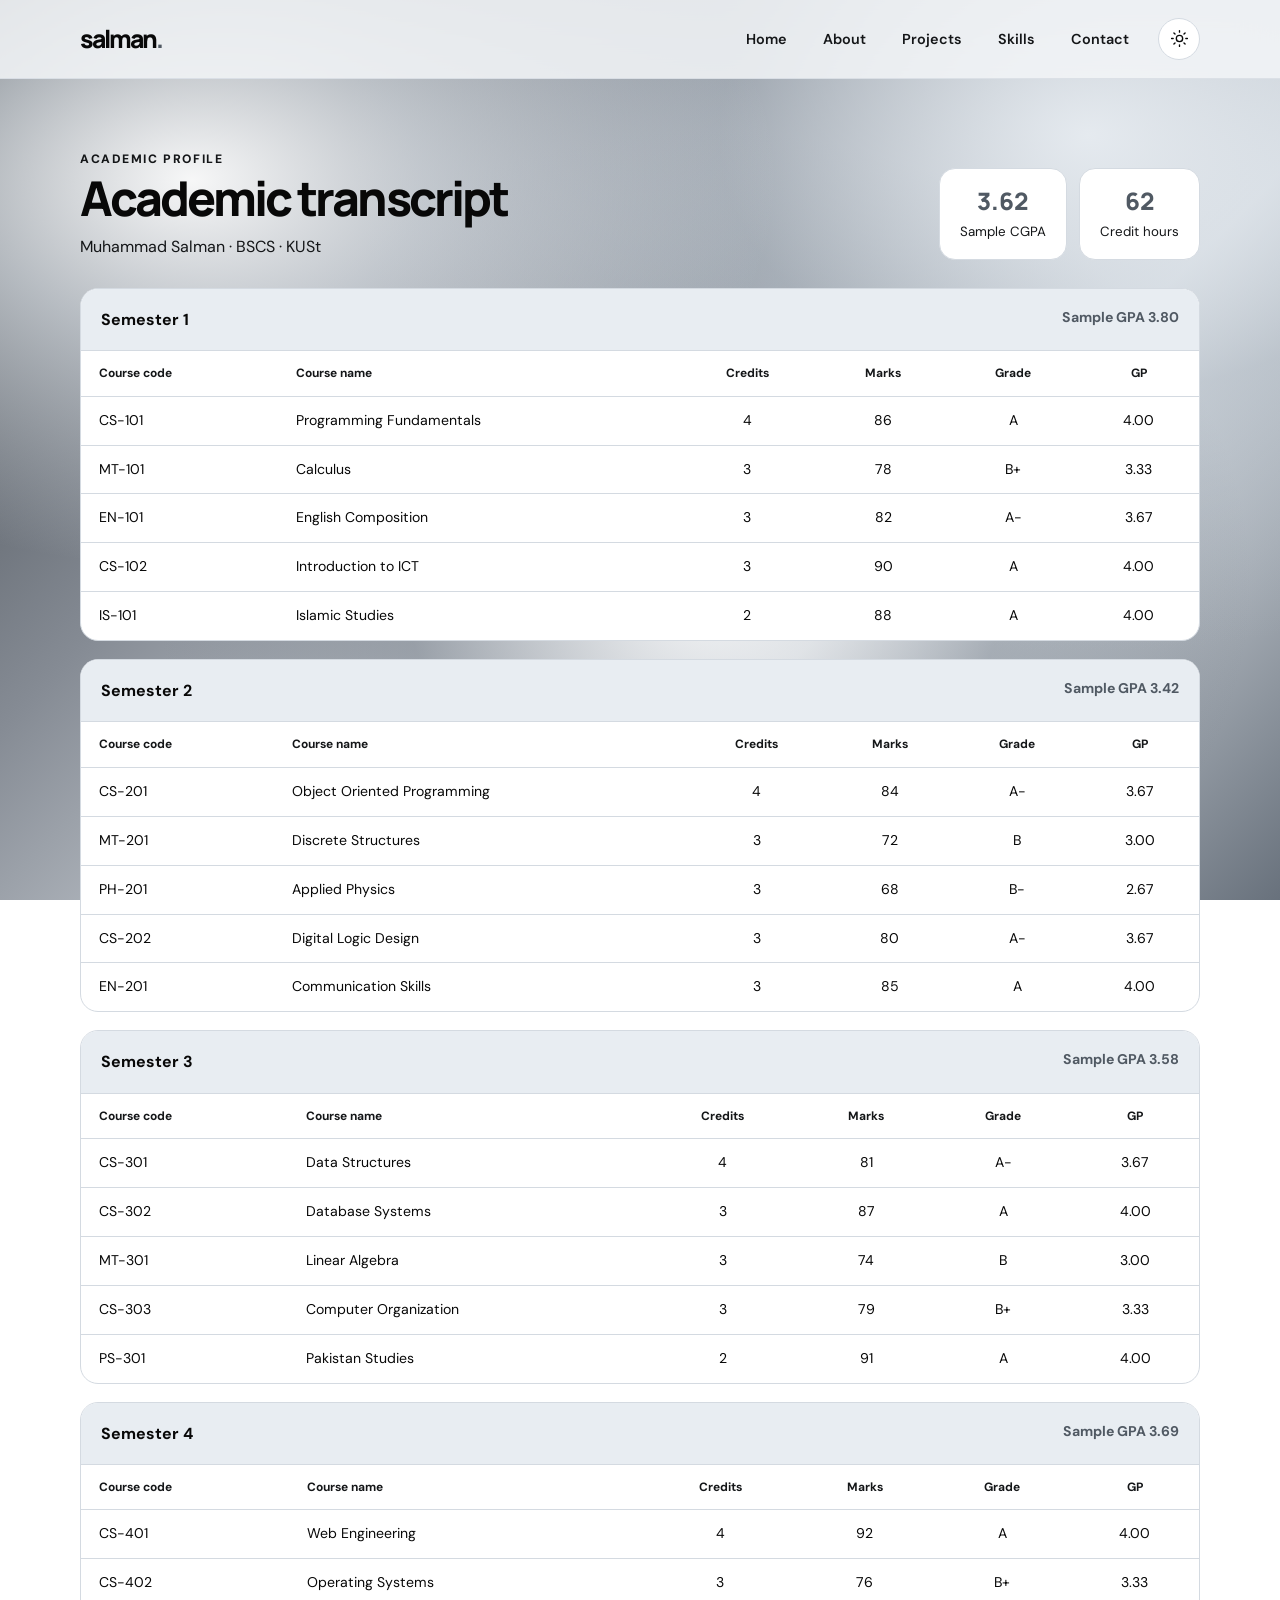
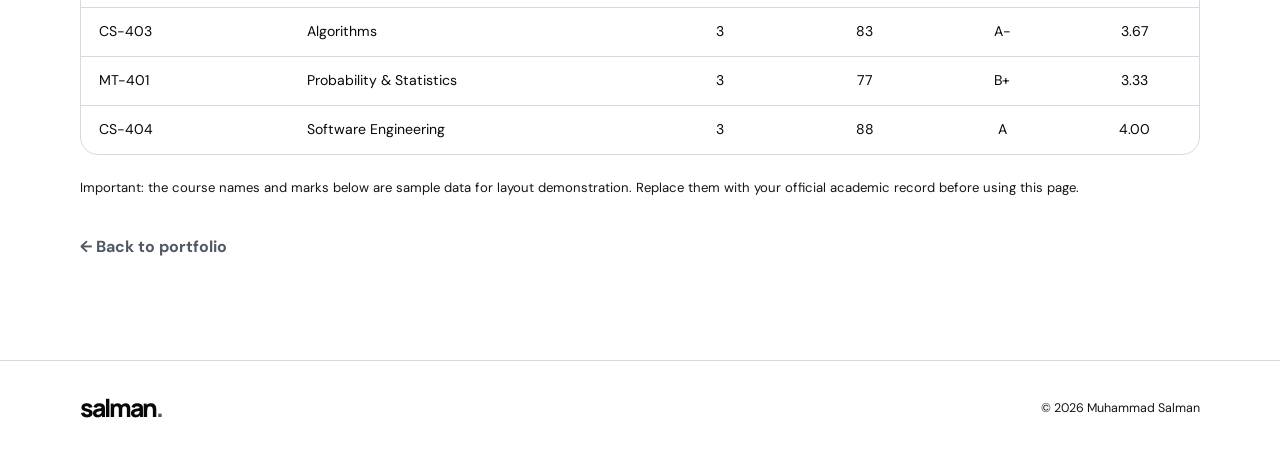
==== transcript.html @ 9e06f3be "protfolio Updated version added" ====
<!doctype html>
<html lang="en" data-theme="light">
<head>
  <meta charset="utf-8"><meta name="viewport" content="width=device-width, initial-scale=1">
  <title>Academic Transcript | Muhammad Salman</title>
  <link rel="preconnect" href="https://fonts.googleapis.com"><link rel="preconnect" href="https://fonts.gstatic.com" crossorigin>
  <link href="https://fonts.googleapis.com/css2?family=DM+Sans:wght@400;500;600;700&family=Manrope:wght@400;500;600;700;800&display=swap" rel="stylesheet">
  <link rel="stylesheet" href="css/style.css"><link rel="stylesheet" href="css/responsive.css">
  <script>try{document.documentElement.dataset.theme=localStorage.getItem("salman-portfolio-theme")||"light"}catch(_){document.documentElement.dataset.theme="light"}</script>
  <style>
    .transcript-main{padding-block:70px 100px}.transcript-top{display:flex;justify-content:space-between;align-items:end;gap:24px;margin-bottom:28px}.transcript-top h1{font:800 clamp(2rem,4vw,3rem)/1.15 var(--font-heading);letter-spacing:-.06em;margin:0 0 8px}.transcript-top p{margin:0;color:var(--text-soft)}.transcript-stats{display:flex;gap:12px}.transcript-stat{min-width:110px;padding:15px 20px;text-align:center;background:var(--surface);border:1px solid var(--border);border-radius:16px}.transcript-stat b{display:block;font:800 1.5rem var(--font-heading);color:var(--blue-deep)}.transcript-stat small{color:var(--text-soft)}.semester-card{margin-top:18px;overflow:hidden;border:1px solid var(--border);border-radius:18px;background:var(--surface)}.semester-card h2{display:flex;justify-content:space-between;gap:15px;margin:0;padding:17px 20px;background:var(--surface-soft);font-size:1rem}.semester-card h2 span{color:var(--blue-deep);font-size:.88rem}.table-wrap{overflow-x:auto}table{width:100%;min-width:620px;border-collapse:collapse;font-size:.88rem}th,td{padding:12px 18px;text-align:left;border-top:1px solid var(--border)}th{color:var(--text-soft);font-size:.75rem;font-weight:700}td:nth-child(n+3),th:nth-child(n+3){text-align:center}tbody tr:hover{background:color-mix(in srgb,var(--blue-pale) 35%,transparent)}.transcript-note{margin:22px 0;color:var(--text-soft);font-size:.82rem}.back-link{display:inline-flex;margin-top:12px;color:var(--blue-deep);font-weight:700}
    @media(max-width:700px){.transcript-top{align-items:start;flex-direction:column}.transcript-stats{width:100%}.transcript-stat{flex:1}}
  </style>
</head>
<body>
<header class="site-header"><nav class="navbar container" aria-label="Main navigation"><a class="brand" href="index.html">salman<span>.</span></a><button class="menu-toggle" id="menuToggle" aria-label="Open navigation menu" aria-expanded="false" aria-controls="navLinks"><span></span><span></span><span></span></button><ul class="nav-links" id="navLinks"><li><a class="nav-link" href="index.html#home">Home</a></li><li><a class="nav-link" href="index.html#about">About</a></li><li><a class="nav-link" href="index.html#projects">Projects</a></li><li><a class="nav-link" href="index.html#skills">Skills</a></li><li><a class="nav-link" href="index.html#contact">Contact</a></li><li><button class="theme-toggle" id="themeToggle" type="button" aria-label="Switch to dark mode" title="Switch theme"><svg class="sun-icon" viewBox="0 0 24 24" aria-hidden="true"><circle cx="12" cy="12" r="4"></circle><path d="M12 2v2m0 16v2M4.93 4.93l1.42 1.42m11.3 11.3 1.42 1.42M2 12h2m16 0h2M4.93 19.07l1.42-1.42m11.3-11.3 1.42-1.42"></path></svg><svg class="moon-icon" viewBox="0 0 24 24" aria-hidden="true"><path d="M20.2 15.3A8.5 8.5 0 0 1 8.7 3.8 8.6 8.6 0 1 0 20.2 15.3Z"></path></svg></button></li></ul></nav></header>
<main class="container transcript-main">
  <div class="transcript-top"><div><p class="section-kicker">Academic profile</p><h1>Academic transcript</h1><p>Muhammad Salman · BSCS · KUSt</p></div><div class="transcript-stats"><div class="transcript-stat"><b id="cgpa">—</b><small>Sample CGPA</small></div><div class="transcript-stat"><b id="credits">—</b><small>Credit hours</small></div></div></div>
  <div id="transcriptOutput"></div>
  <p class="transcript-note">Important: the course names and marks below are sample data for layout demonstration. Replace them with your official academic record before using this page.</p>
  <a class="back-link" href="index.html#about">← Back to portfolio</a>
</main>
<footer class="site-footer"><div class="container footer-inner"><a class="brand" href="index.html">salman<span>.</span></a><p>© <span id="year"></span> Muhammad Salman</p></div></footer>
<script src="js/script.js"></script>
<script>
const semesters = [
 {name:"Semester 1",courses:[["CS-101","Programming Fundamentals",4,86],["MT-101","Calculus",3,78],["EN-101","English Composition",3,82],["CS-102","Introduction to ICT",3,90],["IS-101","Islamic Studies",2,88]]},
 {name:"Semester 2",courses:[["CS-201","Object Oriented Programming",4,84],["MT-201","Discrete Structures",3,72],["PH-201","Applied Physics",3,68],["CS-202","Digital Logic Design",3,80],["EN-201","Communication Skills",3,85]]},
 {name:"Semester 3",courses:[["CS-301","Data Structures",4,81],["CS-302","Database Systems",3,87],["MT-301","Linear Algebra",3,74],["CS-303","Computer Organization",3,79],["PS-301","Pakistan Studies",2,91]]},
 {name:"Semester 4",courses:[["CS-401","Web Engineering",4,92],["CS-402","Operating Systems",3,76],["CS-403","Algorithms",3,83],["MT-401","Probability & Statistics",3,77],["CS-404","Software Engineering",3,88]]}
];
function gradeFor(mark){return mark>=85?["A",4]:mark>=80?["A-",3.67]:mark>=75?["B+",3.33]:mark>=70?["B",3]:mark>=65?["B-",2.67]:mark>=60?["C+",2.33]:mark>=55?["C",2]:mark>=50?["D",1]:["F",0]}
let totalPoints=0,totalCredits=0;
document.getElementById("transcriptOutput").innerHTML=semesters.map(semester=>{
 let points=0,credits=0;
 const rows=semester.courses.map(course=>{const [code,name,hours,marks]=course;const [grade,gp]=gradeFor(marks);points+=gp*hours;credits+=hours;return `<tr><td>${code}</td><td>${name}</td><td>${hours}</td><td>${marks}</td><td>${grade}</td><td>${gp.toFixed(2)}</td></tr>`}).join("");
 totalPoints+=points;totalCredits+=credits;
 return `<section class="semester-card"><h2>${semester.name}<span>Sample GPA ${(points/credits).toFixed(2)}</span></h2><div class="table-wrap"><table><thead><tr><th>Course code</th><th>Course name</th><th>Credits</th><th>Marks</th><th>Grade</th><th>GP</th></tr></thead><tbody>${rows}</tbody></table></div></section>`;
}).join("");
document.getElementById("cgpa").textContent=(totalPoints/totalCredits).toFixed(2);
document.getElementById("credits").textContent=totalCredits;
</script>
</body>
</html>
---- css/style.css ----
/* Centralized design tokens: Grey Clouds + Bright Edges theme */
:root {
  color-scheme: light;
  --font-body: "DM Sans", sans-serif;
  --font-heading: "Manrope", sans-serif;
  --cloud-dark: #343a40;
  --cloud-silver: #858b94;
  --cloud-bright: #e8edf2;
  --sky-blue: #b7c9d9;
  --bg: #f3f5f7;
  --surface: #ffffff;
  --surface-soft: #e8edf2;
  --text: #080808;
  --text-soft: #141618;
  --border: #d4dae1;
  --blue: #858b94;
  --blue-deep: #505963;
  --blue-pale: #787a7b;
  --lavender: #cbd2da;
  --pink: #d9dee4;
  --mint: #c8d4de;
  --shadow: 0 14px 40px rgba(52, 58, 64, 0.09);
  --shadow-hover: 0 20px 48px rgba(52, 58, 64, 0.17);
  --header-bg: rgba(243, 245, 247, 0.86);
  --radius: 22px;
  --radius-small: 14px;
  --container: 1120px;
}
:root[data-theme="dark"] {
  color-scheme: dark;
  --bg: #202327;
  --surface: #2b3036;
  --surface-soft: #343a40;
  --text: #f3f5f7;
  /* --text-soft: #b7c0ca; */
  --text-soft: #d2d5d9;
  --border: #454d56;
  --blue: #b7c9d9;
  --blue-deep: #e8edf2;
  --blue-pale: #454d56;
  --lavender: #505963;
  --pink: #555b63;
  --mint: #3e4b55;
  --shadow: 0 14px 40px rgba(0, 0, 0, 0.22);
  --shadow-hover: 0 20px 48px rgba(0, 0, 0, 0.34);
  --header-bg: rgba(32, 35, 39, 0.88);
}
* {
  box-sizing: border-box;
}
html {
  scroll-behavior: smooth;
  scroll-padding-top: 92px;
}
body {
  margin: 0;
  /* background: var(--bg); */
  color: var(--text);
  font-family: var(--font-body);
  line-height: 1.7;
  transition:
    background 0.3s ease,
    color 0.3s ease;
}

body {
  background:
    radial-gradient(
      ellipse at 15% 20%,
      rgba(255, 255, 255, 0.95) 0%,
      rgba(232, 237, 242, 0.65) 15%,
      transparent 38%
    ),
    radial-gradient(
      ellipse at 85% 15%,
      rgba(232, 237, 242, 0.9) 0%,
      rgba(174, 184, 194, 0.45) 24%,
      transparent 48%
    ),
    radial-gradient(
      ellipse at 55% 65%,
      rgba(255, 255, 255, 0.8) 0%,
      rgba(104, 113, 124, 0.35) 30%,
      transparent 55%
    ),
    linear-gradient(135deg, #343a40, #858b94, #e8edf2, #68717c);

  background-attachment: fixed;
  background-size: cover;
}

body,
button,
input,
textarea {
  font-family: var(--font-body);
}
a {
  color: inherit;
  text-decoration: none;
}
button,
input,
textarea {
  font: inherit;
}
button,
a {
  -webkit-tap-highlight-color: transparent;
}
img {
  max-width: 100%;
  display: block;
}
::selection {
  background: var(--lavender);
  color: var(--text);
}
.container {
  width: min(var(--container), calc(100% - 48px));
  margin-inline: auto;
}
.section {
  padding-block: 100px;
}
.site-header {
  position: sticky;
  top: 0;
  z-index: 100;
  background: var(--header-bg);
  border-bottom: 1px solid color-mix(in srgb, var(--border) 76%, transparent);
  backdrop-filter: blur(18px);
  -webkit-backdrop-filter: blur(18px);
}
.navbar {
  min-height: 78px;
  display: flex;
  align-items: center;
  justify-content: space-between;
  gap: 28px;
}
.brand {
  font-family: var(--font-heading);
  font-size: 1.55rem;
  font-weight: 800;
  letter-spacing: -0.08em;
}
.brand span {
  color: var(--blue-deep);
}
.nav-links {
  display: flex;
  align-items: center;
  gap: 6px;
  list-style: none;
  padding: 0;
  margin: 0;
}
.nav-link {
  position: relative;
  display: inline-flex;
  align-items: center;
  min-height: 42px;
  padding: 9px 15px;
  border-radius: 999px;
  color: var(--text-soft);
  font-size: 0.9rem;
  font-weight: 600;
  transition:
    color 0.25s ease,
    background 0.25s ease,
    transform 0.25s ease;
}
.nav-link::after {
  content: "";
  position: absolute;
  height: 2px;
  left: 16px;
  right: 16px;
  bottom: 5px;
  border-radius: 2px;
  background: var(--blue-deep);
  transform: scaleX(0);
  transform-origin: center;
  transition: transform 0.25s ease;
}
.nav-link:hover,
.nav-link.active {
  color: var(--text);
  background: color-mix(in srgb, var(--blue-pale) 68%, transparent);
}
.nav-link:hover {
  transform: translateY(-2px);
}
.nav-link:hover::after,
.nav-link.active::after {
  transform: scaleX(1);
}
.theme-toggle {
  display: grid;
  place-items: center;
  width: 42px;
  height: 42px;
  margin-left: 8px;
  border: 1px solid var(--border);
  border-radius: 50%;
  color: var(--text);
  background: var(--surface);
  cursor: pointer;
  transition:
    transform 0.25s ease,
    background 0.25s ease,
    border-color 0.25s ease;
}
.theme-toggle:hover {
  transform: rotate(-8deg) translateY(-2px);
  border-color: var(--blue);
  background: var(--blue-pale);
}
.theme-toggle svg {
  width: 19px;
  height: 19px;
  fill: none;
  stroke: currentColor;
  stroke-width: 1.7;
  stroke-linecap: round;
  stroke-linejoin: round;
}
.moon-icon {
  display: none;
}
:root[data-theme="dark"] .sun-icon {
  display: none;
}
:root[data-theme="dark"] .moon-icon {
  display: block;
}
.menu-toggle {
  display: none;
}
.hero {
  min-height: 640px;
  display: grid;
  grid-template-columns: 1.12fr 0.88fr;
  align-items: center;
  gap: 60px;
  padding-top: 84px;
  padding-bottom: 94px;
}
.eyebrow {
  display: inline-flex;
  align-items: center;
  gap: 9px;
  padding: 8px 13px;
  border: 1px solid var(--border);
  border-radius: 999px;
  background: var(--surface);
  color: var(--text-soft);
  font-size: 0.78rem;
  font-weight: 600;
  box-shadow: 0 5px 18px rgba(71, 85, 105, 0.04);
}
.status-dot {
  width: 8px;
  height: 8px;
  border-radius: 50%;
  background: #34d399;
  box-shadow: 0 0 0 4px rgba(52, 211, 153, 0.13);
}
.intro-line {
  margin: 28px 0 0;
  color: var(--text-soft);
  font-size: 1.05rem;
}
.hero h1 {
  margin: 2px 0 12px;
  font: 800 clamp(2.7rem, 5.2vw, 4.5rem)/1.08 var(--font-heading);
  letter-spacing: -0.075em;
}
.hero h1 span,
.section-heading h2 span,
.contact-copy h2 span {
  color: var(--blue-deep);
}
.hero-role {
  margin: 0;
  font-size: clamp(1rem, 1.8vw, 1.2rem);
  font-weight: 700;
  letter-spacing: -0.025em;
}
.role-separator {
  /* color: var(--cloud-silver);   */
  padding-inline: 5px;
}
.hero-description {
  max-width: 560px;
  margin: 18px 0 25px;
  color: var(--text-soft);
  font-size: 1.02rem;
}
.hero-actions {
  display: flex;
  flex-wrap: wrap;
  gap: 12px;
}
.button {
  display: inline-flex;
  align-items: center;
  justify-content: center;
  gap: 12px;
  min-height: 48px;
  padding: 12px 20px;
  border: 1px solid transparent;
  border-radius: 999px;
  font-size: 0.9rem;
  font-weight: 700;
  cursor: pointer;
  transition:
    transform 0.25s ease,
    box-shadow 0.25s ease,
    background 0.25s ease,
    border-color 0.25s ease;
}
.button:hover {
  transform: translateY(-3px);
}
.button-primary {
  color: #fff;
  background: #505963;
  box-shadow: 0 9px 22px rgba(52, 58, 64, 0.2);
}
.button-primary:hover {
  background: #343a40;
  box-shadow: 0 13px 28px rgba(52, 58, 64, 0.28);
}
.button-secondary {
  color: var(--text);
  background: var(--surface);
  border-color: var(--border);
}
.button-secondary:hover {
  border-color: var(--blue);
  background: var(--blue-pale);
}
.social-links {
  display: flex;
  align-items: center;
  gap: 16px;
  margin-top: 30px;
}
.social-links a {
  display: grid;
  place-items: center;
  width: 36px;
  height: 36px;
  border: 1px solid var(--border);
  border-radius: 50%;
  color: var(--text-soft);
  background: var(--surface);
  transition:
    color 0.25s,
    border-color 0.25s,
    transform 0.25s,
    background 0.25s;
}
.social-links a:hover {
  color: var(--blue-deep);
  border-color: var(--blue);
  background: var(--blue-pale);
  transform: translateY(-3px);
}
.social-links svg {
  width: 17px;
  height: 17px;
  fill: none;
  stroke: currentColor;
  stroke-width: 1.8;
  stroke-linecap: round;
  stroke-linejoin: round;
}
.social-note {
  margin-left: 2px;
  color: var(--text-soft);
  font-size: 0.78rem;
}
.hero-visual {
  position: relative;
  min-height: 420px;
  display: grid;
  place-items: center;
  isolation: isolate;
}
.hero-visual::before {
  content: "";
  position: absolute;
  width: 350px;
  height: 350px;
  border-radius: 50%;
  background: linear-gradient(
    135deg,
    var(--blue-pale),
    var(--lavender) 60%,
    var(--pink)
  );
  filter: blur(1px);
  z-index: -2;
  opacity: 0.82;
}
.hero-orbit {
  position: absolute;
  border: 1px solid color-mix(in srgb, var(--blue) 45%, transparent);
  border-radius: 50%;
  transform: rotate(-25deg);
  z-index: -1;
}
.orbit-one {
  width: 400px;
  height: 290px;
}
.orbit-two {
  width: 340px;
  height: 420px;
  transform: rotate(42deg);
  border-color: color-mix(in srgb, var(--cloud-bright) 65%, transparent);
}
.portrait-card {
  position: relative;
  width: min(300px, 78%);
  aspect-ratio: 4 / 5;
  border: 8px solid color-mix(in srgb, var(--surface) 80%, transparent);
  border-radius: 42% 42% 30px 30px;
  overflow: hidden;
  background: linear-gradient(150deg, #b7c9d9, #e8edf2 65%, #858b94);
  box-shadow: var(--shadow-hover);
  /* transform: rotate(2deg); */
  /* padding-left: 10px; */
}
.profile-photo {
  position: absolute;
  inset: 0;
  width: 100%;
  height: 100%;
  object-fit: cover;
  object-position: center;
}
.portrait-placeholder {
  position: absolute;
  inset: 0;
  display: flex;
  flex-direction: column;
  align-items: center;
  justify-content: center;
  gap: 8px;
  color: #343a40;
}
.portrait-placeholder span {
  font: 800 5rem/1 var(--font-heading);
  letter-spacing: -0.1em;
}
.portrait-placeholder small {
  max-width: 190px;
  text-align: center;
  font-size: 0.7rem;
}
.portrait-placeholder code {
  font-size: 0.68rem;
}
.floating-chip {
  position: absolute;
  display: flex;
  align-items: center;
  gap: 9px;
  padding: 11px 15px;
  border: 1px solid color-mix(in srgb, var(--border) 70%, white);
  border-radius: 14px;
  background: color-mix(in srgb, var(--surface) 86%, transparent);
  box-shadow: var(--shadow);
  backdrop-filter: blur(12px);
  font-size: 0.78rem;
  font-weight: 700;
}
.chip-code {
  top: 72px;
  left: 1%;
}
.chip-code span {
  color: var(--blue-deep);
  font-weight: 800;
}
.chip-spark {
  right: -1%;
  bottom: 65px;
  color: var(--text-soft);
}
.portrait-caption {
  position: absolute;
  bottom: 15px;
  left: 15px;
  right: 15px;
  display: flex;
  align-items: center;
  gap: 10px;
  padding: 12px;
  border: 1px solid rgba(255, 255, 255, 0.65);
  border-radius: 16px;
  background: rgba(255, 255, 255, 0.78);
  color: #1e293b;
  backdrop-filter: blur(14px);
}
.caption-icon {
  display: grid;
  place-items: center;
  width: 34px;
  height: 34px;
  border-radius: 11px;
  background: #e8edf2;
  color: #505963;
}
.portrait-caption strong,
.portrait-caption small {
  display: block;
}
.portrait-caption strong {
  font-size: 0.8rem;
}
.portrait-caption small {
  color: #64748b;
  font-size: 0.7rem;
}
.about-section,
.skills-section {
  background: color-mix(in srgb, var(--surface-soft) 65%, var(--bg));
}
.section-heading {
  max-width: 690px;
  margin-bottom: 38px;
}
.section-kicker {
  margin: 0 0 10px;
  color: var(--blue-deep);
  font-size: 0.76rem;
  font-weight: 800;
  letter-spacing: 0.13em;
  text-transform: uppercase;
}
.section-heading h2,
.contact-copy h2 {
  margin: 0;
  font: 800 clamp(2rem, 4vw, 3rem)/1.2 var(--font-heading);
  letter-spacing: -0.065em;
}
.section-heading > p:last-child {
  max-width: 610px;
  margin: 14px 0 0;
  color: var(--text-soft);
}
.about-grid {
  display: grid;
  grid-template-columns: 1fr 0.92fr;
  gap: 24px;
  align-items: stretch;
}
.pastel-panel {
  position: relative;
  overflow: hidden;
  padding: 38px;
  border: 1px solid color-mix(in srgb, var(--lavender) 70%, var(--border));
  border-radius: var(--radius);
  background: linear-gradient(
    140deg,
    color-mix(in srgb, var(--blue-pale) 82%, var(--surface)),
    color-mix(in srgb, var(--lavender) 60%, var(--surface)) 65%,
    color-mix(in srgb, var(--pink) 50%, var(--surface))
  );
}
.pastel-panel::after {
  content: "✳";
  position: absolute;
  right: 24px;
  top: 4px;
  color: color-mix(in srgb, var(--blue-deep) 25%, transparent);
  font-size: 8rem;
  line-height: 1;
}
.panel-mark {
  color: var(--text-soft);
  font-size: 0.7rem;
  font-weight: 800;
  letter-spacing: 0.12em;
}
.pastel-panel h3 {
  position: relative;
  z-index: 1;
  max-width: 400px;
  margin: 28px 0 14px;
  font: 800 1.8rem/1.25 var(--font-heading);
  letter-spacing: -0.05em;
}
.pastel-panel p {
  position: relative;
  z-index: 1;
  color: var(--text-soft);
}
.text-link {
  display: inline-flex;
  align-items: center;
  gap: 10px;
  margin-top: 12px;
  color: var(--blue-deep);
  font-weight: 800;
  font-size: 0.9rem;
}
.text-link span {
  transition: transform 0.2s;
}
.text-link:hover span {
  transform: translateX(4px);
}
.quick-facts {
  display: grid;
  gap: 12px;
}
.fact-card {
  display: flex;
  align-items: center;
  gap: 15px;
  padding: 18px;
  border: 1px solid var(--border);
  border-radius: var(--radius-small);
  background: var(--surface);
  box-shadow: 0 8px 24px rgba(71, 85, 105, 0.035);
  transition:
    transform 0.25s,
    border-color 0.25s,
    box-shadow 0.25s;
}
.fact-card:hover {
  transform: translateY(-3px);
  border-color: var(--blue);
  box-shadow: var(--shadow);
}
.fact-icon {
  display: grid;
  flex: 0 0 46px;
  place-items: center;
  width: 46px;
  height: 46px;
  border-radius: 15px;
  font-size: 1.15rem;
  font-weight: 800;
}
.icon-blue {
  background: var(--blue-pale);
  color: var(--blue-deep);
}
.icon-lavender {
  background: var(--lavender);
  color: #7463be;
}
.icon-pink {
  background: var(--pink);
  color: #b34c83;
}
.fact-card h3 {
  margin: 0 0 2px;
  font-size: 0.95rem;
}
.fact-card p {
  margin: 0;
  color: var(--text-soft);
  font-size: 0.82rem;
}
.transcript-card {
  position: relative;
}
.fact-arrow {
  margin-left: auto;
  color: var(--blue-deep);
  font-size: 1.15rem;
}
.heading-row {
  display: flex;
  align-items: end;
  justify-content: space-between;
  gap: 30px;
  max-width: none;
}
.heading-row > p {
  max-width: 340px;
  margin-bottom: 4px;
  color: var(--text-soft);
  font-size: 0.92rem;
}
.projects-grid {
  display: grid;
  grid-template-columns: repeat(3, minmax(0, 1fr));
  gap: 22px;
}
.project-card {
  overflow: hidden;
  border: 1px solid var(--border);
  border-radius: var(--radius);
  background: var(--surface);
  box-shadow: 0 8px 28px rgba(71, 85, 105, 0.04);
  transition:
    transform 0.3s ease,
    border-color 0.3s ease,
    box-shadow 0.3s ease;
}
.project-card:hover {
  transform: translateY(-7px);
  border-color: color-mix(in srgb, var(--blue) 65%, var(--border));
  box-shadow: var(--shadow-hover);
}
.project-art {
  position: relative;
  min-height: 220px;
  display: grid;
  place-items: center;
  overflow: hidden;
}
.art-blue {
  background: linear-gradient(135deg, #e8edf2, #b7c9d9 55%, #858b94);
}
.art-lavender {
  background: linear-gradient(135deg, #f3f5f7, #cbd2da 55%, #b7c9d9);
}
.art-pink {
  background: linear-gradient(135deg, #d9dee4, #858b94 60%, #e8edf2);
}
.art-label {
  position: absolute;
  left: 18px;
  bottom: 14px;
  color: rgba(30, 41, 59, 0.65);
  font-size: 0.65rem;
  font-weight: 800;
  letter-spacing: 0.12em;
}
/* .mock-window {
  width: 75%;
  height: 135px;
  overflow: hidden;
  border: 5px solid rgba(255, 255, 255, 0.75);
  border-radius: 12px;
  background: #f8fafc;
  box-shadow: 0 16px 30px rgba(51, 65, 85, 0.17);
  transform: rotate(-3deg);
}
.mock-top {
  height: 17px;
  display: flex;
  align-items: center;
  gap: 4px;
  padding-inline: 8px;
  background: #e8edf2;
}
.mock-top i {
  width: 5px;
  height: 5px;
  border-radius: 50%;
  background: #858b94;
}
.mock-content {
  display: flex;
  height: calc(100% - 17px);
  gap: 8px;
  padding: 10px;
}
.mock-sidebar {
  width: 22%;
  border-radius: 5px;
  background: #e8edf2;
}
.mock-chart {
  flex: 1;
  display: flex;
  align-items: end;
  gap: 5px;
  padding: 8px;
  border: 1px solid #e2e8f0;
  border-radius: 5px;
  background: white;
}
.mock-chart span {
  flex: 1;
  border-radius: 3px 3px 0 0;
  background: #858b94;
}
.mock-chart span:nth-child(1) {
  height: 35%;
}
.mock-chart span:nth-child(2) {
  height: 62%;
}
.mock-chart span:nth-child(3) {
  height: 48%;
}
.mock-chart span:nth-child(4) {
  height: 80%;
}
.mock-chart span:nth-child(5) {
  height: 58%;
}
.mock-chart span:nth-child(6) {
  height: 92%;
}
.property-mock {
  width: 70%;
  height: 145px;
  display: grid;
  grid-template-columns: 1.1fr 0.9fr;
  gap: 9px;
  padding: 10px;
  border: 5px solid rgba(255, 255, 255, 0.75);
  border-radius: 12px;
  background: #fff;
  box-shadow: 0 16px 30px rgba(51, 65, 85, 0.14);
  transform: rotate(3deg);
}
.property-photo {
  grid-row: span 2;
  border-radius: 7px;
  background: linear-gradient(145deg, #858b94, #b7c9d9 50%, #e8edf2);
}
.property-lines {
  display: flex;
  flex-direction: column;
  gap: 7px;
  padding-top: 4px;
}
.property-lines b,
.property-lines i {
  height: 6px;
  border-radius: 6px;
  background: #d4dae1;
}
.property-lines b {
  width: 85%;
  background: #858b94;
}
.property-lines i:nth-child(2) {
  width: 65%;
}
.property-lines i:nth-child(3) {
  width: 75%;
}
.property-lines span {
  width: 48%;
  height: 12px;
  border-radius: 5px;
  background: #858b94;
}
.property-mini {
  border-radius: 6px;
  background: #f1f5f9;
}
.quran-mock {
  width: 74%;
  min-height: 140px;
  display: flex;
  flex-direction: column;
  align-items: center;
  justify-content: center;
  gap: 7px;
  border: 1px solid rgba(255, 255, 255, 0.9);
  border-radius: 15px;
  background: rgba(255, 255, 255, 0.6);
  box-shadow: 0 15px 35px rgba(52, 58, 64, 0.12);
  color: #343a40;
  transform: rotate(-2deg);
}
.quran-star {
  font-size: 1.3rem;
}
.quran-mock small {
  font-size: 0.53rem;
  letter-spacing: 0.17em;
}
.quran-mock strong {
  font-size: 1.7rem;
}
.quran-mock i {
  font-size: 0.7rem;
  font-style: normal;
} */
.quran-rule {
  width: 35%;
  height: 2px;
  background: #858b94;
}
.project-info {
  padding: 22px;
}
.project-meta {
  display: flex;
  justify-content: space-between;
  gap: 10px;
  color: var(--text-soft);
  font-size: 0.72rem;
  font-weight: 700;
}
.project-info h3 {
  margin: 9px 0 8px;
  font: 800 1.25rem var(--font-heading);
  letter-spacing: -0.04em;
}
.project-info p {
  min-height: 72px;
  margin: 0;
  color: var(--text-soft);
  font-size: 0.86rem;
}
.tag-list {
  display: flex;
  flex-wrap: wrap;
  gap: 7px;
  margin-top: 18px;
}
.tag-list span {
  padding: 5px 9px;
  border-radius: 999px;
  background: var(--surface-soft);
  color: var(--text-soft);
  font-size: 0.68rem;
  font-weight: 700;
}
.project-links {
  display: flex;
  align-items: center;
  justify-content: space-between;
  gap: 10px;
  margin-top: 20px;
  padding-top: 16px;
  border-top: 1px solid var(--border);
  font-size: 0.77rem;
  font-weight: 800;
}
.project-links a:first-child {
  color: var(--blue-deep);
}
.project-links a span {
  display: inline-block;
  transition: transform 0.2s;
}
.project-links a:hover span {
  transform: translate(2px, -2px);
}
.section-footnote {
  margin: 20px 0 0;
  color: var(--text-soft);
  font-size: 0.76rem;
}
.centered-heading {
  margin-inline: auto;
  text-align: center;
}
.centered-heading > p:last-child {
  margin-inline: auto;
}
.skills-grid {
  display: grid;
  grid-template-columns: repeat(6, minmax(0, 1fr));
  gap: 14px;
}
.skill-card {
  display: flex;
  flex-direction: column;
  align-items: center;
  justify-content: center;
  min-height: 175px;
  padding: 20px 12px;
  border: 1px solid var(--border);
  border-radius: 19px;
  background: var(--surface);
  text-align: center;
  transition:
    transform 0.25s,
    border-color 0.25s,
    box-shadow 0.25s;
}
.skill-card:hover {
  transform: translateY(-5px);
  border-color: var(--blue);
  box-shadow: var(--shadow);
}
.skill-logo {
  display: grid;
  place-items: center;
  width: 54px;
  height: 54px;
  margin-bottom: 12px;
  border-radius: 17px;
  font: 800 1.35rem var(--font-heading);
}
.logo-html {
  color: #e45b3d;
  background: #ffede7;
}
.logo-css {
  color: #2878c7;
  background: #e3f2ff;
}
.logo-js {
  color: #725c00;
  background: #fff3b0;
  font-size: 0.98rem;
}
.logo-react {
  color: #168aad;
  background: #dff8ff;
  font-size: 1.8rem;
}
.logo-git {
  color: #e65b46;
  background: #ffebe6;
}
.logo-ui {
  color: #8069d9;
  background: #eee9ff;
}
.skill-card h3 {
  margin: 0;
  font-size: 0.88rem;
}
.skill-card p {
  margin: 3px 0 0;
  color: var(--text-soft);
  font-size: 0.72rem;
}
.contact-section {
  padding-top: 85px;
}
.contact-panel {
  display: grid;
  grid-template-columns: 0.95fr 1.05fr;
  gap: 55px;
  padding: clamp(28px, 5vw, 58px);
  border: 1px solid color-mix(in srgb, var(--lavender) 60%, var(--border));
  border-radius: 30px;
  background: linear-gradient(
    135deg,
    color-mix(in srgb, var(--blue-pale) 52%, var(--surface)),
    var(--surface) 58%,
    color-mix(in srgb, var(--pink) 32%, var(--surface))
  );
  box-shadow: var(--shadow);
}
.contact-copy h2 {
  font-size: clamp(2rem, 3.6vw, 2.9rem);
}
.contact-copy > p:not(.section-kicker) {
  color: var(--text-soft);
}
.contact-detail {
  display: flex;
  align-items: center;
  gap: 12px;
  margin-top: 24px;
}
.contact-detail-icon {
  display: grid;
  place-items: center;
  width: 42px;
  height: 42px;
  border-radius: 14px;
  background: var(--surface);
  color: var(--blue-deep);
  box-shadow: 0 5px 18px rgba(71, 85, 105, 0.06);
}
.contact-detail small,
.contact-detail a {
  display: block;
}
.contact-detail small {
  color: var(--text-soft);
  font-size: 0.72rem;
}
.contact-detail a {
  font-size: 0.86rem;
  font-weight: 700;
  overflow-wrap: anywhere;
}
.contact-form {
  padding: 24px;
  border: 1px solid var(--border);
  border-radius: 20px;
  background: var(--surface);
}
.contact-form label {
  display: block;
  margin: 0 0 7px;
  font-size: 0.82rem;
  font-weight: 700;
}
.contact-form input,
.contact-form textarea {
  width: 100%;
  margin-bottom: 17px;
  padding: 12px 14px;
  border: 1px solid var(--border);
  border-radius: 11px;
  outline: none;
  background: var(--bg);
  color: var(--text);
  transition:
    border-color 0.2s,
    box-shadow 0.2s;
}
.contact-form input::placeholder,
.contact-form textarea::placeholder {
  color: var(--text-soft);
  opacity: 0.8;
}
.contact-form input:focus,
.contact-form textarea:focus {
  border-color: var(--blue);
  box-shadow: 0 0 0 4px color-mix(in srgb, var(--blue-pale) 70%, transparent);
}
.contact-form textarea {
  resize: vertical;
  min-height: 120px;
}
.form-submit {
  width: 100%;
  border: 0;
}
.form-status {
  margin: 12px 0 0;
  color: var(--text-soft);
  font-size: 0.7rem;
}
.site-footer {
  padding-block: 26px;
  border-top: 1px solid var(--border);
  background: var(--surface);
}
.footer-inner {
  display: flex;
  align-items: center;
  justify-content: space-between;
  gap: 18px;
}
.footer-inner p {
  margin: 0;
  color: var(--text-soft);
  font-size: 0.78rem;
}
:focus-visible {
  outline: 3px solid var(--blue-deep);
  outline-offset: 3px;
}
/* tpewriter animation */
.typing-text {
  color: var(--blue-deep);
  font-weight: 700;
}

.typing-cursor {
  display: inline-block;
  margin-left: 2px;
  color: var(--blue-deep);
  animation: blink 0.7s steps(1) infinite;
}

@keyframes blink {
  50% {
    opacity: 0;
  }
}
/* .transcript {
  display: none;
} */

/* Floating WhatsApp Button */
.whatsapp-float {
  position: fixed;
  right: 30px;
  bottom: 30px;
  z-index: 9999;

  display: inline-flex;
  align-items: center;
  justify-content: center;
  gap: 10px;

  padding: 10px 14px;
  min-height: 56px;

  background: #25d366;
  color: #ffffff;
  border: 1px solid rgba(255, 255, 255, 0.65);
  border-radius: 30px;

  font-size: 16px;
  font-weight: 700;
  text-decoration: none;
  white-space: nowrap;

  box-shadow: 0 8px 24px rgba(0, 0, 0, 0.16);

  transition:
    transform 0.3s ease,
    box-shadow 0.3s ease,
    background 0.3s ease;
}

.whatsapp-logo {
  display: block;
  width: 30px;
  height: 30px;

  object-fit: contain;
}

.whatsapp-float:hover {
  background: #1ebe5d;
  color: #ffffff;
  transform: translateY(-4px);
  box-shadow: 0 12px 28px rgba(37, 211, 102, 0.3);
}

/* Mobile Responsive */
@media (max-width: 768px) {
  .whatsapp-float {
    right: 18px;
    bottom: 18px;
    padding: 8px 13px;
    min-height: 50px;
    gap: 8px;
    font-size: 14px;
    border-radius: 12px;
  }

  .whatsapp-logo {
    width: 22px;
    height: 22px;
  }
}
/* image in projects  */

/* Quran Project Image */

/* Project Image Containers */
.project-image-wrap {
  position: relative;
  z-index: 1;
  width: 82%;
  height: 165px;
  overflow: hidden;
  border: 5px solid rgba(255, 255, 255, 0.8);
  border-radius: 14px;
  background: var(--surface);
  box-shadow: 0 16px 30px rgba(51, 65, 85, 0.16);
  transform: rotate(-2deg);
  transition:
    transform 0.4s ease,
    box-shadow 0.4s ease;
}

.project-card:hover .project-image-wrap {
  transform: rotate(0deg) translateY(-3px);
  box-shadow: 0 20px 36px rgba(51, 65, 85, 0.2);
}

.project-image {
  display: block;
  width: 100%;
  height: 100%;
  object-fit: cover;
  object-position: center;
  border-radius: 8px;
  transition: transform 0.5s ease;
}

.project-card:hover .project-image {
  transform: scale(1.05);
}

/* Project Image Area */
.project-art {
  min-height: 220px;
}

@media (max-width: 768px) {
  .project-image-wrap {
    width: 85%;
    height: 155px;
  }
}

/* Attractive Project Image Backgrounds */
.project-art {
  background-size: cover;
  background-position: center;
  background-repeat: no-repeat;
}

/* Trading Dashboard */
.art-blue {
  background: linear-gradient(135deg, #e8edf2 0%, #c4d3e0 45%, #858b94 100%);
}

/* Property Explorer */
.art-lavender {
  background: linear-gradient(135deg, #f3f5f7 0%, #d6dce5 45%, #b7c9d9 100%);
}

/* Quran Translation */
.art-pink {
  background: linear-gradient(135deg, #d9dee4 0%, #aeb8c3 50%, #e8edf2 100%);
}

/* Image appearance */
.project-image-wrap {
  background: linear-gradient(135deg, #f8fafc, #d9e2ec);
}

.project-image {
  background: transparent;
}

/* Hide broken image icon when an image fails */
.project-image:not([src]),
.project-image[src=""] {
  visibility: hidden;
}
---- css/responsive.css ----
/* Responsive styles are kept separate for easier maintenance. */
@media (max-width: 1000px) {
  .hero {
    gap: 28px;
  }
  .hero-visual::before {
    width: 300px;
    height: 300px;
  }
  .orbit-one {
    width: 350px;
    height: 260px;
  }
  .orbit-two {
    width: 300px;
    height: 370px;
  }
  .projects-grid {
    gap: 16px;
  }
  .project-info {
    padding: 18px;
  }
  .skills-grid {
    grid-template-columns: repeat(3, minmax(0, 1fr));
  }
  .contact-panel {
    gap: 30px;
  }
}
@media (max-width: 760px) {
  .container {
    width: min(var(--container), calc(100% - 36px));
  }
  .section {
    padding-block: 72px;
  }
  .navbar {
    min-height: 70px;
  }
  .menu-toggle {
    display: flex;
    flex-direction: column;
    justify-content: center;
    gap: 5px;
    width: 42px;
    height: 42px;
    padding: 10px;
    border: 1px solid var(--border);
    border-radius: 13px;
    background: var(--surface);
    cursor: pointer;
  }
  .menu-toggle span {
    display: block;
    width: 100%;
    height: 2px;
    border-radius: 2px;
    background: var(--text);
    transition:
      transform 0.2s,
      opacity 0.2s;
  }
  .menu-toggle[aria-expanded="true"] span:first-child {
    transform: translateY(7px) rotate(45deg);
  }
  .menu-toggle[aria-expanded="true"] span:nth-child(2) {
    opacity: 0;
  }
  .menu-toggle[aria-expanded="true"] span:last-child {
    transform: translateY(-7px) rotate(-45deg);
  }
  .nav-links {
    position: absolute;
    top: calc(100% + 8px);
    left: 18px;
    right: 18px;
    display: none;
    align-items: stretch;
    flex-direction: column;
    gap: 5px;
    padding: 12px;
    border: 1px solid var(--border);
    border-radius: 20px;
    background: var(--surface);
    box-shadow: var(--shadow);
  }
  .nav-links.is-open {
    display: flex;
  }
  .nav-links li {
    width: 100%;
  }
  .nav-link {
    display: flex;
    width: 100%;
    padding: 11px 14px;
  }
  .nav-link::after {
    left: 14px;
    right: auto;
    width: 25px;
    bottom: 4px;
  }
  .theme-toggle {
    margin: 4px 0 0;
  }
  .hero {
    grid-template-columns: 1fr;
    gap: 24px;
    padding-top: 62px;
    padding-bottom: 70px;
  }
  .hero-copy {
    order: 1;
  }
  .hero-visual {
    order: 0;
    min-height: 330px;
  }
  .hero-visual::before {
    width: 255px;
    height: 255px;
  }
  .portrait-card {
    width: 220px;
  }
  .orbit-one {
    width: 300px;
    height: 220px;
  }
  .orbit-two {
    width: 250px;
    height: 315px;
  }
  .chip-code {
    top: 40px;
    left: 4%;
  }
  .chip-spark {
    right: 1%;
    bottom: 42px;
  }
  .hero h1 {
    font-size: clamp(2.65rem, 11vw, 4rem);
  }
  .about-grid,
  .contact-panel {
    grid-template-columns: 1fr;
  }
  .pastel-panel {
    padding: 30px;
  }
  .heading-row {
    align-items: start;
    flex-direction: column;
    gap: 10px;
  }
  .projects-grid {
    grid-template-columns: repeat(2, minmax(0, 1fr));
  }
  .project-art {
    min-height: 190px;
  }
  .project-info p {
    min-height: auto;
  }
  .contact-panel {
    padding: 28px;
  }
  .footer-inner {
    flex-wrap: wrap;
  }
}
@media (max-width: 520px) {
  .container {
    width: calc(100% - 30px);
  }
  .section {
    padding-block: 60px;
  }
  .hero {
    padding-top: 42px;
  }
  .hero-visual {
    min-height: 300px;
  }
  .portrait-card {
    width: 210px;
    border-width: 6px;
  }
  .hero-visual::before {
    width: 225px;
    height: 225px;
  }
  .orbit-one {
    width: 260px;
    height: 190px;
  }
  .orbit-two {
    width: 220px;
    height: 285px;
  }
  .floating-chip {
    padding: 9px 11px;
    font-size: 0.7rem;
  }
  .chip-code {
    left: 0;
    top: 38px;
  }
  .chip-spark {
    right: 0;
    bottom: 28px;
  }
  .eyebrow {
    font-size: 0.68rem;
  }
  .hero h1 {
    font-size: clamp(2.45rem, 12vw, 3.5rem);
  }
  .hero-description {
    font-size: 0.95rem;
  }
  .social-note {
    display: none;
  }
  .section-heading h2,
  .contact-copy h2 {
    font-size: 2rem;
  }
  .pastel-panel {
    padding: 25px;
  }
  .pastel-panel h3 {
    font-size: 1.55rem;
  }
  .projects-grid {
    grid-template-columns: 1fr;
  }
  .project-art {
    min-height: 215px;
  }
  .project-info {
    padding: 21px;
  }
  .skills-grid {
    grid-template-columns: repeat(2, minmax(0, 1fr));
    gap: 11px;
  }
  .skill-card {
    min-height: 155px;
  }
  .contact-panel {
    padding: 20px;
    border-radius: 22px;
  }
  .contact-form {
    padding: 18px;
  }
  .footer-inner {
    justify-content: center;
    text-align: center;
    flex-direction: column;
    gap: 7px;
  }
  .portrait-caption {
    padding: 2px;
    font-size: 6px;
  }
}
@media (prefers-reduced-motion: reduce) {
  *,
  *::before,
  *::after {
    scroll-behavior: auto !important;
    transition-duration: 0.01ms !important;
    animation-duration: 0.01ms !important;
  }
}
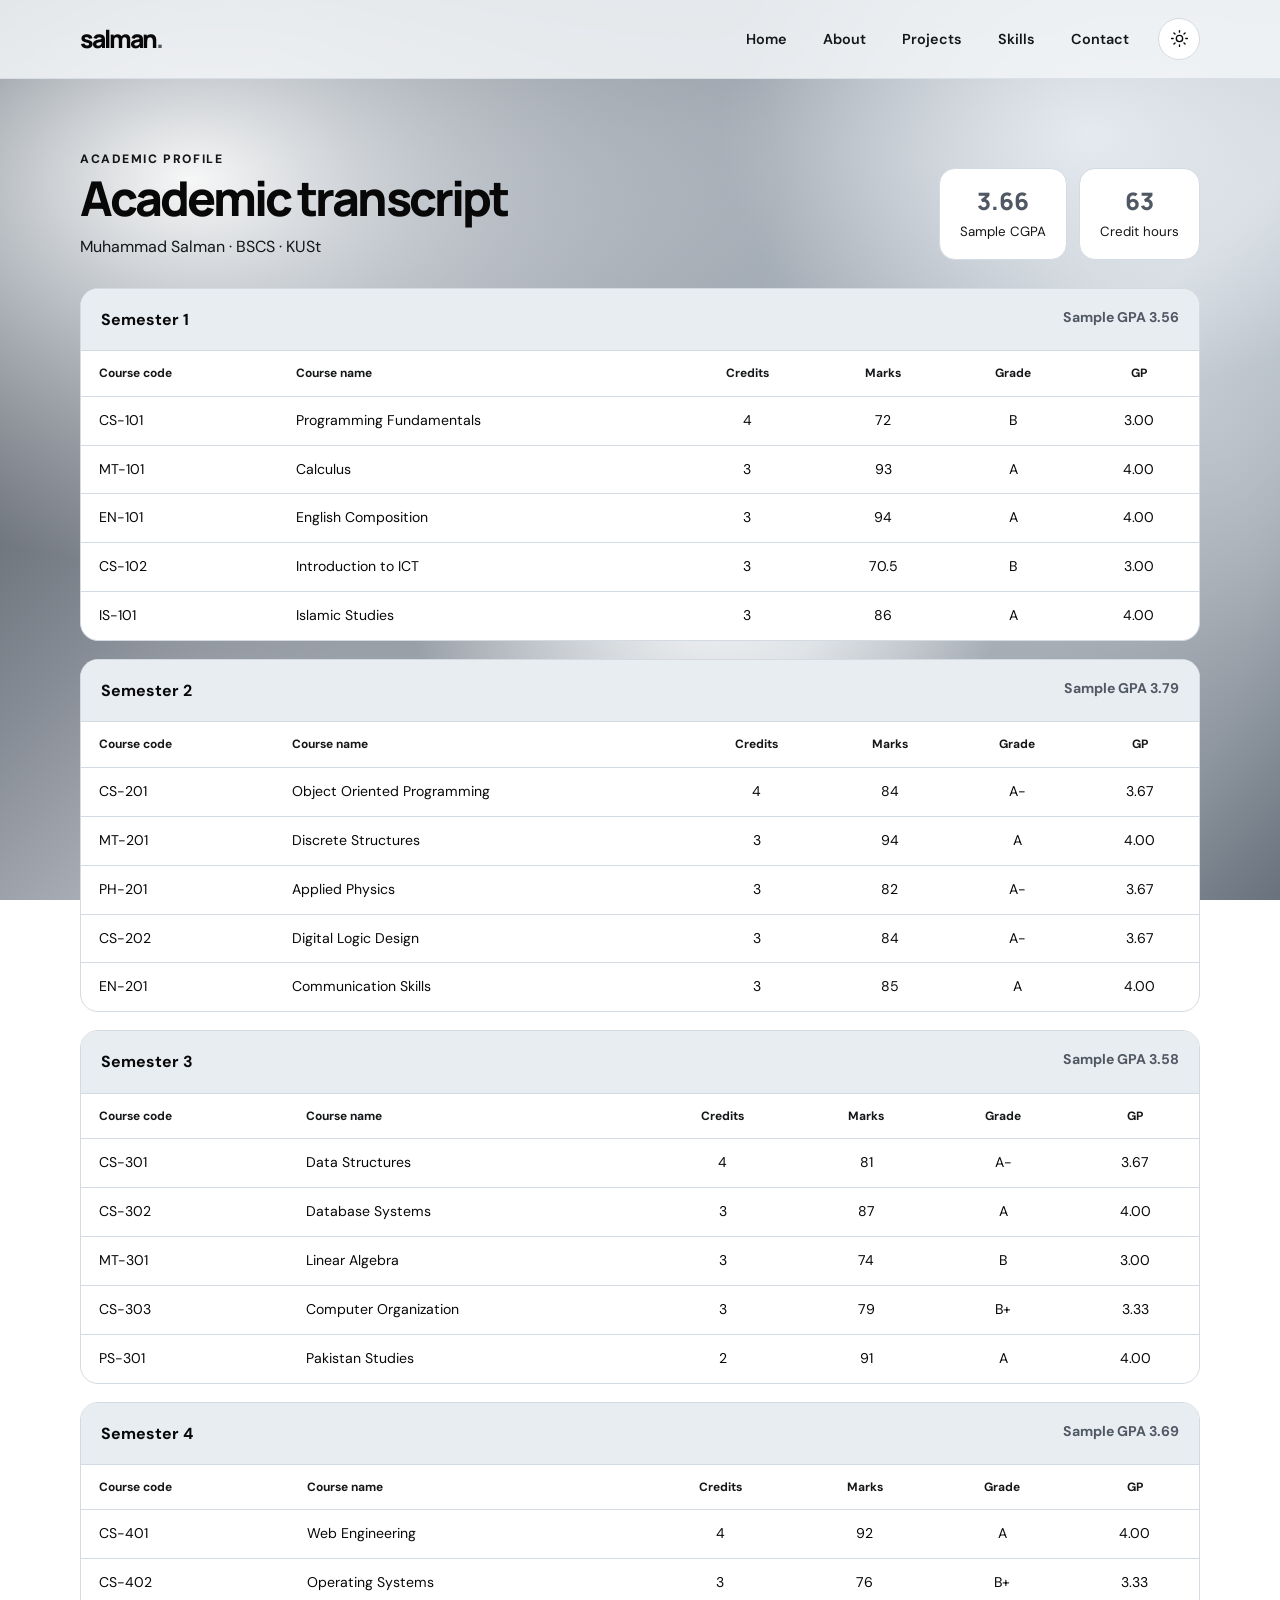
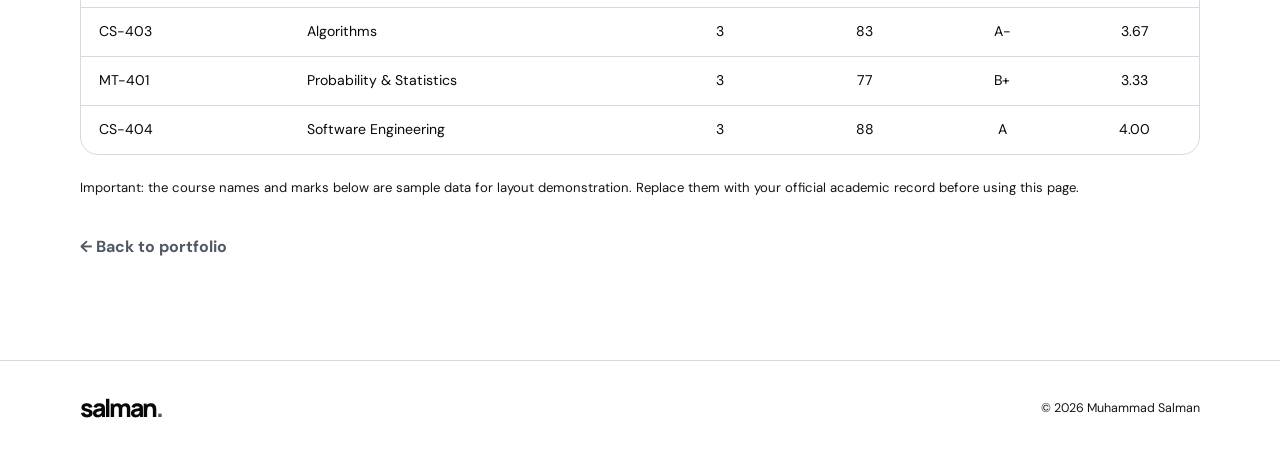
==== commit 31ee1877: "profile pic corrected and all linksnow working" ====
--- a/transcript.html
+++ b/transcript.html
@@ -1,44 +1,296 @@
 <!doctype html>
 <html lang="en" data-theme="light">
-<head>
-  <meta charset="utf-8"><meta name="viewport" content="width=device-width, initial-scale=1">
-  <title>Academic Transcript | Muhammad Salman</title>
-  <link rel="preconnect" href="https://fonts.googleapis.com"><link rel="preconnect" href="https://fonts.gstatic.com" crossorigin>
-  <link href="https://fonts.googleapis.com/css2?family=DM+Sans:wght@400;500;600;700&family=Manrope:wght@400;500;600;700;800&display=swap" rel="stylesheet">
-  <link rel="stylesheet" href="css/style.css"><link rel="stylesheet" href="css/responsive.css">
-  <script>try{document.documentElement.dataset.theme=localStorage.getItem("salman-portfolio-theme")||"light"}catch(_){document.documentElement.dataset.theme="light"}</script>
-  <style>
-    .transcript-main{padding-block:70px 100px}.transcript-top{display:flex;justify-content:space-between;align-items:end;gap:24px;margin-bottom:28px}.transcript-top h1{font:800 clamp(2rem,4vw,3rem)/1.15 var(--font-heading);letter-spacing:-.06em;margin:0 0 8px}.transcript-top p{margin:0;color:var(--text-soft)}.transcript-stats{display:flex;gap:12px}.transcript-stat{min-width:110px;padding:15px 20px;text-align:center;background:var(--surface);border:1px solid var(--border);border-radius:16px}.transcript-stat b{display:block;font:800 1.5rem var(--font-heading);color:var(--blue-deep)}.transcript-stat small{color:var(--text-soft)}.semester-card{margin-top:18px;overflow:hidden;border:1px solid var(--border);border-radius:18px;background:var(--surface)}.semester-card h2{display:flex;justify-content:space-between;gap:15px;margin:0;padding:17px 20px;background:var(--surface-soft);font-size:1rem}.semester-card h2 span{color:var(--blue-deep);font-size:.88rem}.table-wrap{overflow-x:auto}table{width:100%;min-width:620px;border-collapse:collapse;font-size:.88rem}th,td{padding:12px 18px;text-align:left;border-top:1px solid var(--border)}th{color:var(--text-soft);font-size:.75rem;font-weight:700}td:nth-child(n+3),th:nth-child(n+3){text-align:center}tbody tr:hover{background:color-mix(in srgb,var(--blue-pale) 35%,transparent)}.transcript-note{margin:22px 0;color:var(--text-soft);font-size:.82rem}.back-link{display:inline-flex;margin-top:12px;color:var(--blue-deep);font-weight:700}
-    @media(max-width:700px){.transcript-top{align-items:start;flex-direction:column}.transcript-stats{width:100%}.transcript-stat{flex:1}}
-  </style>
-</head>
-<body>
-<header class="site-header"><nav class="navbar container" aria-label="Main navigation"><a class="brand" href="index.html">salman<span>.</span></a><button class="menu-toggle" id="menuToggle" aria-label="Open navigation menu" aria-expanded="false" aria-controls="navLinks"><span></span><span></span><span></span></button><ul class="nav-links" id="navLinks"><li><a class="nav-link" href="index.html#home">Home</a></li><li><a class="nav-link" href="index.html#about">About</a></li><li><a class="nav-link" href="index.html#projects">Projects</a></li><li><a class="nav-link" href="index.html#skills">Skills</a></li><li><a class="nav-link" href="index.html#contact">Contact</a></li><li><button class="theme-toggle" id="themeToggle" type="button" aria-label="Switch to dark mode" title="Switch theme"><svg class="sun-icon" viewBox="0 0 24 24" aria-hidden="true"><circle cx="12" cy="12" r="4"></circle><path d="M12 2v2m0 16v2M4.93 4.93l1.42 1.42m11.3 11.3 1.42 1.42M2 12h2m16 0h2M4.93 19.07l1.42-1.42m11.3-11.3 1.42-1.42"></path></svg><svg class="moon-icon" viewBox="0 0 24 24" aria-hidden="true"><path d="M20.2 15.3A8.5 8.5 0 0 1 8.7 3.8 8.6 8.6 0 1 0 20.2 15.3Z"></path></svg></button></li></ul></nav></header>
-<main class="container transcript-main">
-  <div class="transcript-top"><div><p class="section-kicker">Academic profile</p><h1>Academic transcript</h1><p>Muhammad Salman · BSCS · KUSt</p></div><div class="transcript-stats"><div class="transcript-stat"><b id="cgpa">—</b><small>Sample CGPA</small></div><div class="transcript-stat"><b id="credits">—</b><small>Credit hours</small></div></div></div>
-  <div id="transcriptOutput"></div>
-  <p class="transcript-note">Important: the course names and marks below are sample data for layout demonstration. Replace them with your official academic record before using this page.</p>
-  <a class="back-link" href="index.html#about">← Back to portfolio</a>
-</main>
-<footer class="site-footer"><div class="container footer-inner"><a class="brand" href="index.html">salman<span>.</span></a><p>© <span id="year"></span> Muhammad Salman</p></div></footer>
-<script src="js/script.js"></script>
-<script>
-const semesters = [
- {name:"Semester 1",courses:[["CS-101","Programming Fundamentals",4,86],["MT-101","Calculus",3,78],["EN-101","English Composition",3,82],["CS-102","Introduction to ICT",3,90],["IS-101","Islamic Studies",2,88]]},
- {name:"Semester 2",courses:[["CS-201","Object Oriented Programming",4,84],["MT-201","Discrete Structures",3,72],["PH-201","Applied Physics",3,68],["CS-202","Digital Logic Design",3,80],["EN-201","Communication Skills",3,85]]},
- {name:"Semester 3",courses:[["CS-301","Data Structures",4,81],["CS-302","Database Systems",3,87],["MT-301","Linear Algebra",3,74],["CS-303","Computer Organization",3,79],["PS-301","Pakistan Studies",2,91]]},
- {name:"Semester 4",courses:[["CS-401","Web Engineering",4,92],["CS-402","Operating Systems",3,76],["CS-403","Algorithms",3,83],["MT-401","Probability & Statistics",3,77],["CS-404","Software Engineering",3,88]]}
-];
-function gradeFor(mark){return mark>=85?["A",4]:mark>=80?["A-",3.67]:mark>=75?["B+",3.33]:mark>=70?["B",3]:mark>=65?["B-",2.67]:mark>=60?["C+",2.33]:mark>=55?["C",2]:mark>=50?["D",1]:["F",0]}
-let totalPoints=0,totalCredits=0;
-document.getElementById("transcriptOutput").innerHTML=semesters.map(semester=>{
- let points=0,credits=0;
- const rows=semester.courses.map(course=>{const [code,name,hours,marks]=course;const [grade,gp]=gradeFor(marks);points+=gp*hours;credits+=hours;return `<tr><td>${code}</td><td>${name}</td><td>${hours}</td><td>${marks}</td><td>${grade}</td><td>${gp.toFixed(2)}</td></tr>`}).join("");
- totalPoints+=points;totalCredits+=credits;
- return `<section class="semester-card"><h2>${semester.name}<span>Sample GPA ${(points/credits).toFixed(2)}</span></h2><div class="table-wrap"><table><thead><tr><th>Course code</th><th>Course name</th><th>Credits</th><th>Marks</th><th>Grade</th><th>GP</th></tr></thead><tbody>${rows}</tbody></table></div></section>`;
-}).join("");
-document.getElementById("cgpa").textContent=(totalPoints/totalCredits).toFixed(2);
-document.getElementById("credits").textContent=totalCredits;
-</script>
-</body>
+  <head>
+    <meta charset="utf-8" />
+    <meta name="viewport" content="width=device-width, initial-scale=1" />
+    <title>Academic Transcript | Muhammad Salman</title>
+    <link rel="preconnect" href="https://fonts.googleapis.com" />
+    <link rel="preconnect" href="https://fonts.gstatic.com" crossorigin />
+    <link
+      href="https://fonts.googleapis.com/css2?family=DM+Sans:wght@400;500;600;700&family=Manrope:wght@400;500;600;700;800&display=swap"
+      rel="stylesheet"
+    />
+    <link rel="stylesheet" href="css/style.css" />
+    <link rel="stylesheet" href="css/responsive.css" />
+    <script>
+      try {
+        document.documentElement.dataset.theme =
+          localStorage.getItem("salman-portfolio-theme") || "light";
+      } catch (_) {
+        document.documentElement.dataset.theme = "light";
+      }
+    </script>
+    <style>
+      .transcript-main {
+        padding-block: 70px 100px;
+      }
+      .transcript-top {
+        display: flex;
+        justify-content: space-between;
+        align-items: end;
+        gap: 24px;
+        margin-bottom: 28px;
+      }
+      .transcript-top h1 {
+        font: 800 clamp(2rem, 4vw, 3rem)/1.15 var(--font-heading);
+        letter-spacing: -0.06em;
+        margin: 0 0 8px;
+      }
+      .transcript-top p {
+        margin: 0;
+        color: var(--text-soft);
+      }
+      .transcript-stats {
+        display: flex;
+        gap: 12px;
+      }
+      .transcript-stat {
+        min-width: 110px;
+        padding: 15px 20px;
+        text-align: center;
+        background: var(--surface);
+        border: 1px solid var(--border);
+        border-radius: 16px;
+      }
+      .transcript-stat b {
+        display: block;
+        font: 800 1.5rem var(--font-heading);
+        color: var(--blue-deep);
+      }
+      .transcript-stat small {
+        color: var(--text-soft);
+      }
+      .semester-card {
+        margin-top: 18px;
+        overflow: hidden;
+        border: 1px solid var(--border);
+        border-radius: 18px;
+        background: var(--surface);
+      }
+      .semester-card h2 {
+        display: flex;
+        justify-content: space-between;
+        gap: 15px;
+        margin: 0;
+        padding: 17px 20px;
+        background: var(--surface-soft);
+        font-size: 1rem;
+      }
+      .semester-card h2 span {
+        color: var(--blue-deep);
+        font-size: 0.88rem;
+      }
+      .table-wrap {
+        overflow-x: auto;
+      }
+      table {
+        width: 100%;
+        min-width: 620px;
+        border-collapse: collapse;
+        font-size: 0.88rem;
+      }
+      th,
+      td {
+        padding: 12px 18px;
+        text-align: left;
+        border-top: 1px solid var(--border);
+      }
+      th {
+        color: var(--text-soft);
+        font-size: 0.75rem;
+        font-weight: 700;
+      }
+      td:nth-child(n + 3),
+      th:nth-child(n + 3) {
+        text-align: center;
+      }
+      tbody tr:hover {
+        background: color-mix(in srgb, var(--blue-pale) 35%, transparent);
+      }
+      .transcript-note {
+        margin: 22px 0;
+        color: var(--text-soft);
+        font-size: 0.82rem;
+      }
+      .back-link {
+        display: inline-flex;
+        margin-top: 12px;
+        color: var(--blue-deep);
+        font-weight: 700;
+      }
+      @media (max-width: 700px) {
+        .transcript-top {
+          align-items: start;
+          flex-direction: column;
+        }
+        .transcript-stats {
+          width: 100%;
+        }
+        .transcript-stat {
+          flex: 1;
+        }
+      }
+    </style>
+  </head>
+  <body>
+    <header class="site-header">
+      <nav class="navbar container" aria-label="Main navigation">
+        <a class="brand" href="index.html">salman<span>.</span></a
+        ><button
+          class="menu-toggle"
+          id="menuToggle"
+          aria-label="Open navigation menu"
+          aria-expanded="false"
+          aria-controls="navLinks"
+        >
+          <span></span><span></span><span></span>
+        </button>
+        <ul class="nav-links" id="navLinks">
+          <li><a class="nav-link" href="index.html#home">Home</a></li>
+          <li><a class="nav-link" href="index.html#about">About</a></li>
+          <li><a class="nav-link" href="index.html#projects">Projects</a></li>
+          <li><a class="nav-link" href="index.html#skills">Skills</a></li>
+          <li><a class="nav-link" href="index.html#contact">Contact</a></li>
+          <li>
+            <button
+              class="theme-toggle"
+              id="themeToggle"
+              type="button"
+              aria-label="Switch to dark mode"
+              title="Switch theme"
+            >
+              <svg class="sun-icon" viewBox="0 0 24 24" aria-hidden="true">
+                <circle cx="12" cy="12" r="4"></circle>
+                <path
+                  d="M12 2v2m0 16v2M4.93 4.93l1.42 1.42m11.3 11.3 1.42 1.42M2 12h2m16 0h2M4.93 19.07l1.42-1.42m11.3-11.3 1.42-1.42"
+                ></path></svg
+              ><svg class="moon-icon" viewBox="0 0 24 24" aria-hidden="true">
+                <path
+                  d="M20.2 15.3A8.5 8.5 0 0 1 8.7 3.8 8.6 8.6 0 1 0 20.2 15.3Z"
+                ></path>
+              </svg>
+            </button>
+          </li>
+        </ul>
+      </nav>
+    </header>
+    <main class="container transcript-main">
+      <div class="transcript-top">
+        <div>
+          <p class="section-kicker">Academic profile</p>
+          <h1>Academic transcript</h1>
+          <p>Muhammad Salman · BSCS · KUSt</p>
+        </div>
+        <div class="transcript-stats">
+          <div class="transcript-stat">
+            <b id="cgpa">—</b><small>Sample CGPA</small>
+          </div>
+          <div class="transcript-stat">
+            <b id="credits">—</b><small>Credit hours</small>
+          </div>
+        </div>
+      </div>
+      <div id="transcriptOutput"></div>
+      <p class="transcript-note">
+        Important: the course names and marks below are sample data for layout
+        demonstration. Replace them with your official academic record before
+        using this page.
+      </p>
+      <a class="back-link" href="index.html#about">← Back to portfolio</a>
+    </main>
+    <footer class="site-footer">
+      <div class="container footer-inner">
+        <a class="brand" href="index.html">salman<span>.</span></a>
+        <p>© <span id="year"></span> Muhammad Salman</p>
+      </div>
+    </footer>
+    <script src="js/script.js"></script>
+    <script>
+      const semesters = [
+        {
+          name: "Semester 1",
+          courses: [
+            ["CS-101", "Programming Fundamentals", 4, 72],
+            ["MT-101", "Calculus", 3, 93],
+            ["EN-101", "English Composition", 3, 94],
+            ["CS-102", "Introduction to ICT", 3, 70.5],
+            ["IS-101", "Islamic Studies", 3, 86],
+          ],
+        },
+        {
+          name: "Semester 2",
+          courses: [
+            ["CS-201", "Object Oriented Programming", 4, 84],
+            ["MT-201", "Discrete Structures", 3, 94],
+            ["PH-201", "Applied Physics", 3, 82],
+            ["CS-202", "Digital Logic Design", 3, 84],
+            ["EN-201", "Communication Skills", 3, 85],
+          ],
+        },
+        {
+          name: "Semester 3",
+          courses: [
+            ["CS-301", "Data Structures", 4, 81],
+            ["CS-302", "Database Systems", 3, 87],
+            ["MT-301", "Linear Algebra", 3, 74],
+            ["CS-303", "Computer Organization", 3, 79],
+            ["PS-301", "Pakistan Studies", 2, 91],
+          ],
+        },
+        {
+          name: "Semester 4",
+          courses: [
+            ["CS-401", "Web Engineering", 4, 92],
+            ["CS-402", "Operating Systems", 3, 76],
+            ["CS-403", "Algorithms", 3, 83],
+            ["MT-401", "Probability & Statistics", 3, 77],
+            ["CS-404", "Software Engineering", 3, 88],
+          ],
+        },
+      ];
+      function gradeFor(mark) {
+        return mark >= 85
+          ? ["A", 4]
+          : mark >= 80
+            ? ["A-", 3.67]
+            : mark >= 75
+              ? ["B+", 3.33]
+              : mark >= 70
+                ? ["B", 3]
+                : mark >= 65
+                  ? ["B-", 2.67]
+                  : mark >= 60
+                    ? ["C+", 2.33]
+                    : mark >= 55
+                      ? ["C", 2]
+                      : mark >= 50
+                        ? ["D", 1]
+                        : ["F", 0];
+      }
+      let totalPoints = 0,
+        totalCredits = 0;
+      document.getElementById("transcriptOutput").innerHTML = semesters
+        .map((semester) => {
+          let points = 0,
+            credits = 0;
+          const rows = semester.courses
+            .map((course) => {
+              const [code, name, hours, marks] = course;
+              const [grade, gp] = gradeFor(marks);
+              points += gp * hours;
+              credits += hours;
+              return `<tr><td>${code}</td><td>${name}</td><td>${hours}</td><td>${marks}</td><td>${grade}</td><td>${gp.toFixed(2)}</td></tr>`;
+            })
+            .join("");
+          totalPoints += points;
+          totalCredits += credits;
+          return `<section class="semester-card"><h2>${semester.name}<span>Sample GPA ${(points / credits).toFixed(2)}</span></h2><div class="table-wrap"><table><thead><tr><th>Course code</th><th>Course name</th><th>Credits</th><th>Marks</th><th>Grade</th><th>GP</th></tr></thead><tbody>${rows}</tbody></table></div></section>`;
+        })
+        .join("");
+      document.getElementById("cgpa").textContent = (
+        totalPoints / totalCredits
+      ).toFixed(2);
+      document.getElementById("credits").textContent = totalCredits;
+    </script>
+  </body>
 </html>
--- a/css/style.css
+++ b/css/style.css
@@ -1229,7 +1229,8 @@
     min-height: 50px;
     gap: 8px;
     font-size: 14px;
-    border-radius: 12px;
+    /* border-radius: 12px; */
+    border-radius: 24px;
   }
 
   .whatsapp-logo {
--- a/css/responsive.css
+++ b/css/responsive.css
@@ -171,8 +171,14 @@
   .footer-inner {
     flex-wrap: wrap;
   }
+  .project-image-wrap {
+    transform: rotate(0);
+  }
 }
 @media (max-width: 520px) {
+  .project-image-wrap {
+    transform: rotate(0);
+  }
   .container {
     width: calc(100% - 30px);
   }
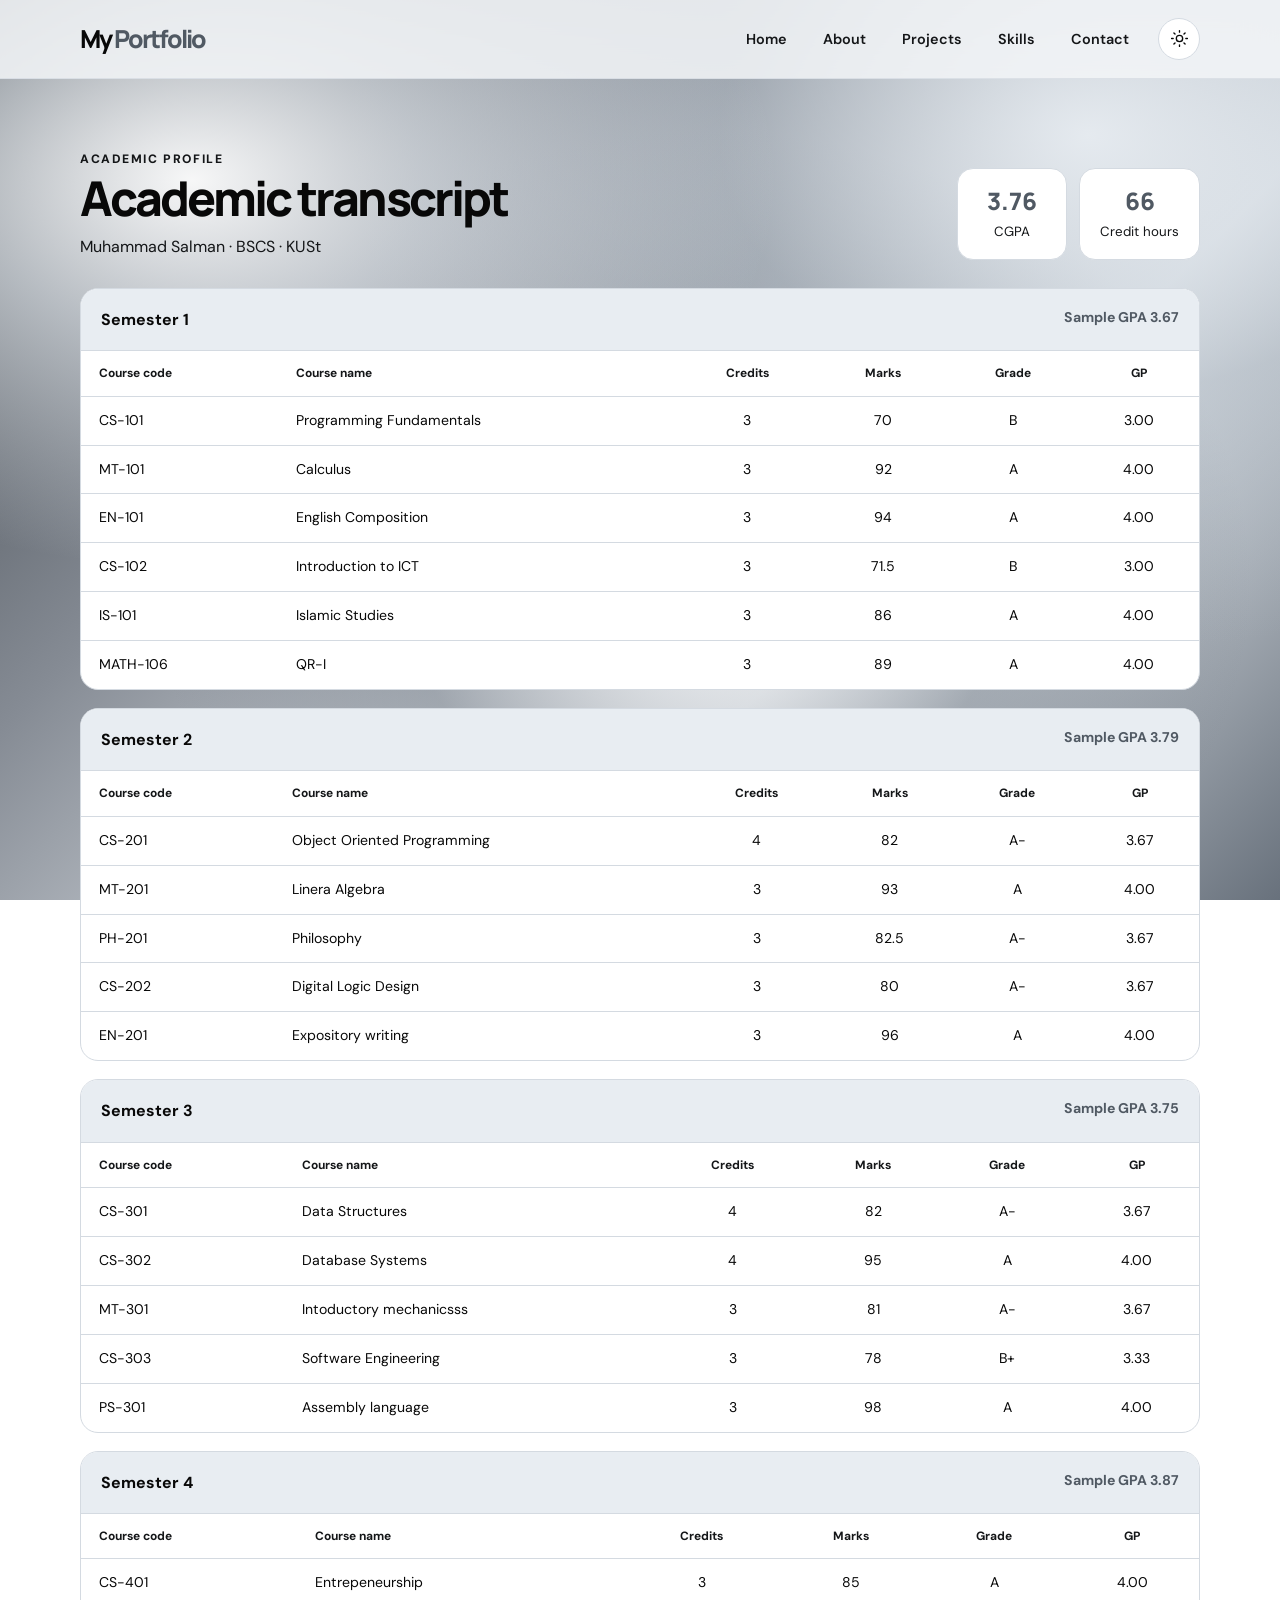
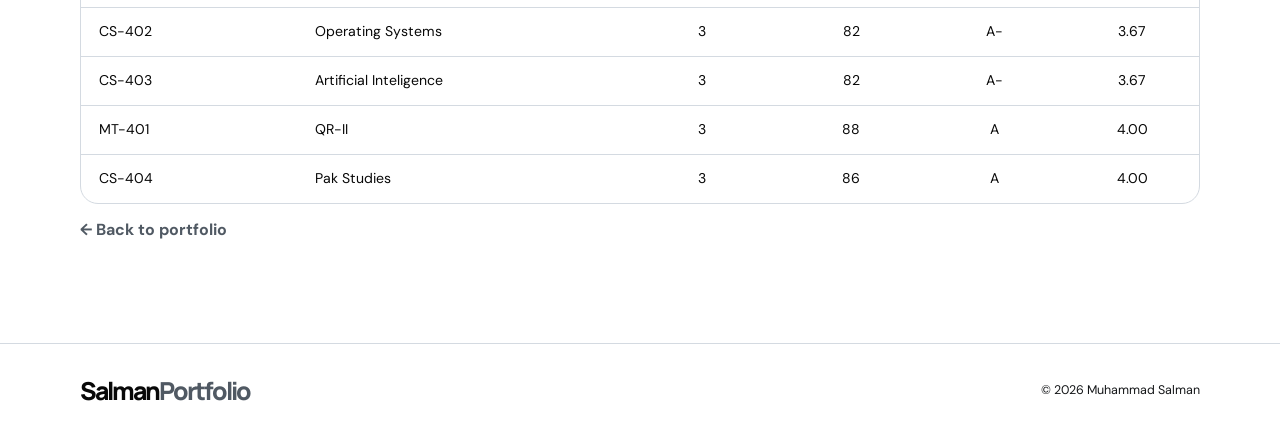
==== commit 729db8b2: "Transcrit fixed" ====
--- a/transcript.html
+++ b/transcript.html
@@ -135,7 +135,7 @@
   <body>
     <header class="site-header">
       <nav class="navbar container" aria-label="Main navigation">
-        <a class="brand" href="index.html">salman<span>.</span></a
+        <a class="brand" href="index.html">My <span>Portfolio</span></a
         ><button
           class="menu-toggle"
           id="menuToggle"
@@ -183,7 +183,7 @@
         </div>
         <div class="transcript-stats">
           <div class="transcript-stat">
-            <b id="cgpa">—</b><small>Sample CGPA</small>
+            <b id="cgpa">—</b><small> CGPA</small>
           </div>
           <div class="transcript-stat">
             <b id="credits">—</b><small>Credit hours</small>
@@ -191,16 +191,16 @@
         </div>
       </div>
       <div id="transcriptOutput"></div>
-      <p class="transcript-note">
+      <!-- <p class="transcript-note">
         Important: the course names and marks below are sample data for layout
         demonstration. Replace them with your official academic record before
         using this page.
-      </p>
+      </p> -->
       <a class="back-link" href="index.html#about">← Back to portfolio</a>
     </main>
     <footer class="site-footer">
       <div class="container footer-inner">
-        <a class="brand" href="index.html">salman<span>.</span></a>
+        <a class="brand" href="index.html">Salman<span>Portfolio</span></a>
         <p>© <span id="year"></span> Muhammad Salman</p>
       </div>
     </footer>
@@ -210,41 +210,42 @@
         {
           name: "Semester 1",
           courses: [
-            ["CS-101", "Programming Fundamentals", 4, 72],
-            ["MT-101", "Calculus", 3, 93],
+            ["CS-101", "Programming Fundamentals", 3, 70],
+            ["MT-101", "Calculus", 3, 92],
             ["EN-101", "English Composition", 3, 94],
-            ["CS-102", "Introduction to ICT", 3, 70.5],
+            ["CS-102", "Introduction to ICT", 3, 71.5],
             ["IS-101", "Islamic Studies", 3, 86],
+            ["MATH-106", "QR-I", 3, 89],
           ],
         },
         {
           name: "Semester 2",
           courses: [
-            ["CS-201", "Object Oriented Programming", 4, 84],
-            ["MT-201", "Discrete Structures", 3, 94],
-            ["PH-201", "Applied Physics", 3, 82],
-            ["CS-202", "Digital Logic Design", 3, 84],
-            ["EN-201", "Communication Skills", 3, 85],
+            ["CS-201", "Object Oriented Programming", 4, 82],
+            ["MT-201", "Linera Algebra", 3, 93],
+            ["PH-201", "Philosophy", 3, 82.5],
+            ["CS-202", "Digital Logic Design", 3, 80],
+            ["EN-201", "Expository writing", 3, 96],
           ],
         },
         {
           name: "Semester 3",
           courses: [
-            ["CS-301", "Data Structures", 4, 81],
-            ["CS-302", "Database Systems", 3, 87],
-            ["MT-301", "Linear Algebra", 3, 74],
-            ["CS-303", "Computer Organization", 3, 79],
-            ["PS-301", "Pakistan Studies", 2, 91],
+            ["CS-301", "Data Structures", 4, 82],
+            ["CS-302", "Database Systems", 4, 95],
+            ["MT-301", "Intoductory mechanicsss", 3, 81],
+            ["CS-303", "Software Engineering", 3, 78],
+            ["PS-301", "Assembly language", 3, 98],
           ],
         },
         {
           name: "Semester 4",
           courses: [
-            ["CS-401", "Web Engineering", 4, 92],
-            ["CS-402", "Operating Systems", 3, 76],
-            ["CS-403", "Algorithms", 3, 83],
-            ["MT-401", "Probability & Statistics", 3, 77],
-            ["CS-404", "Software Engineering", 3, 88],
+            ["CS-401", "Entrepeneurship", 3, 85],
+            ["CS-402", "Operating Systems", 3, 82],
+            ["CS-403", "Artificial Inteligence", 3, 82],
+            ["MT-401", "QR-II", 3, 88],
+            ["CS-404", "Pak Studies", 3, 86],
           ],
         },
       ];
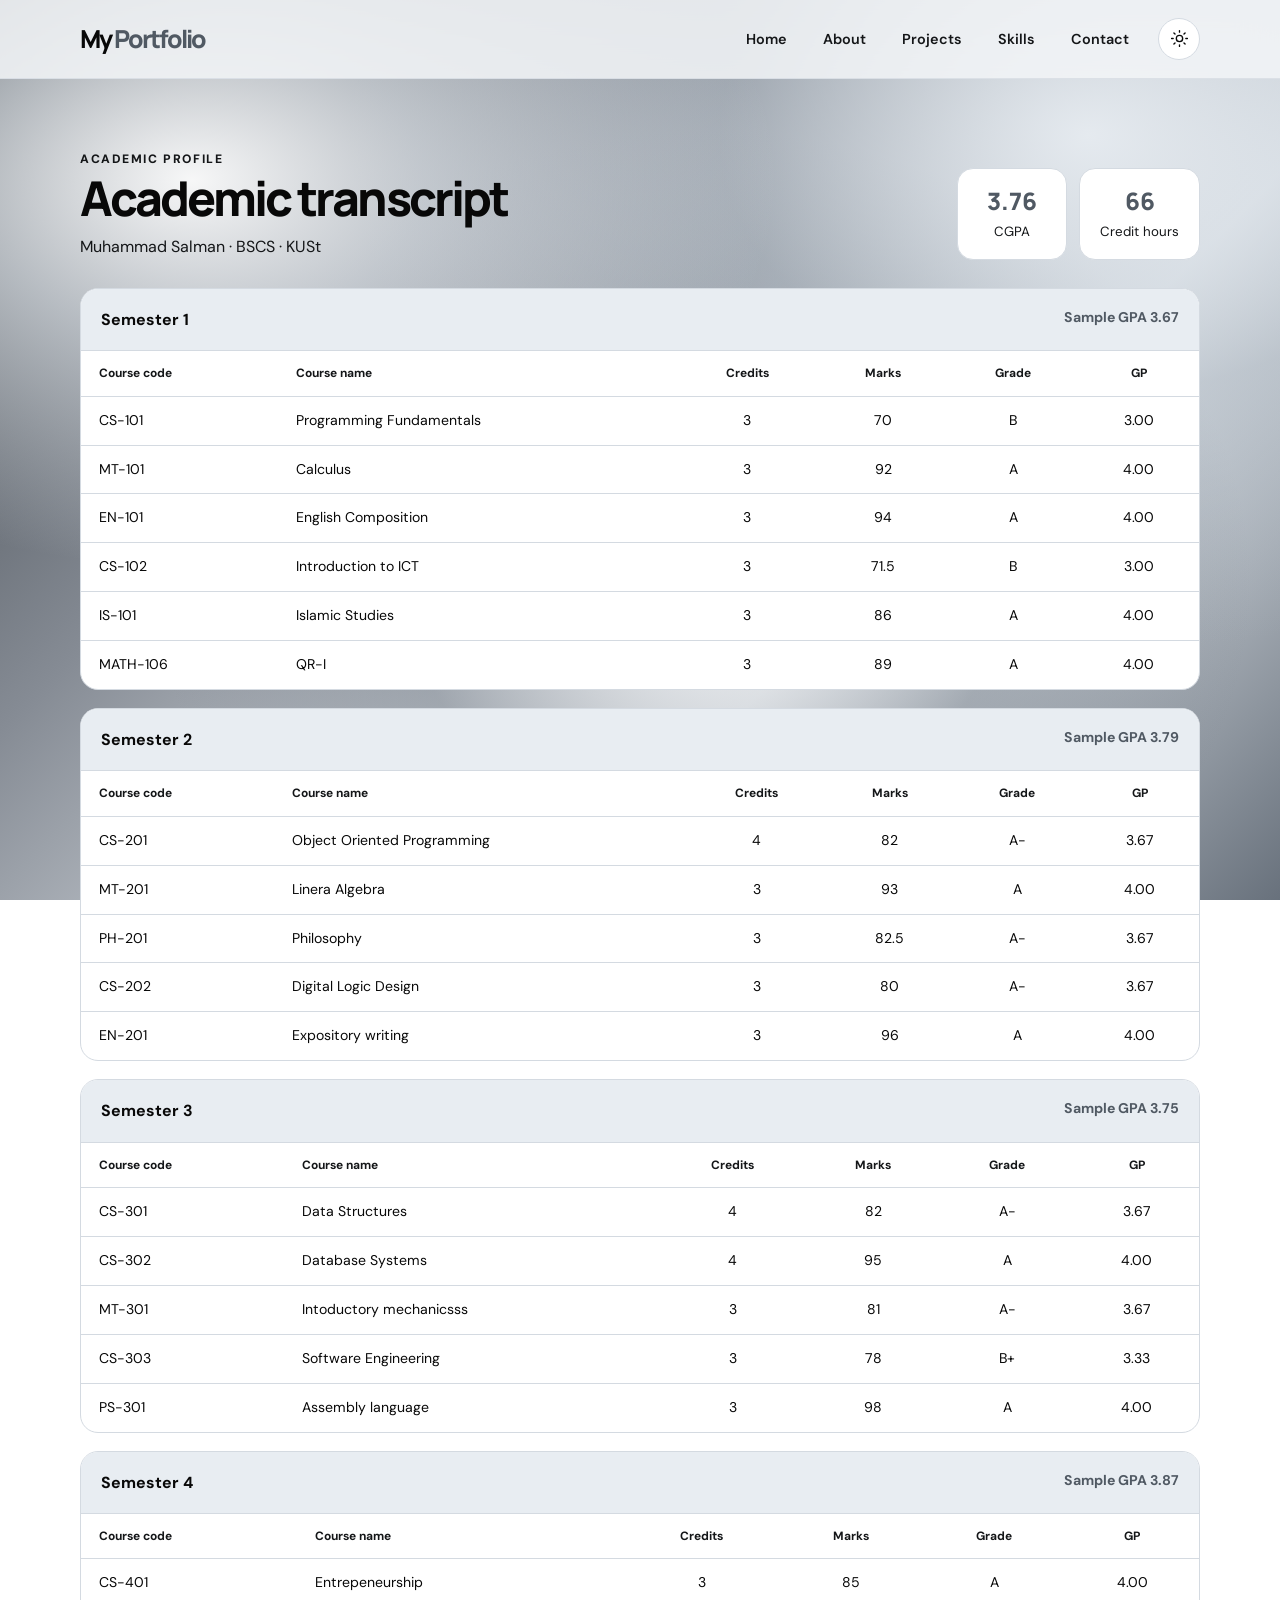
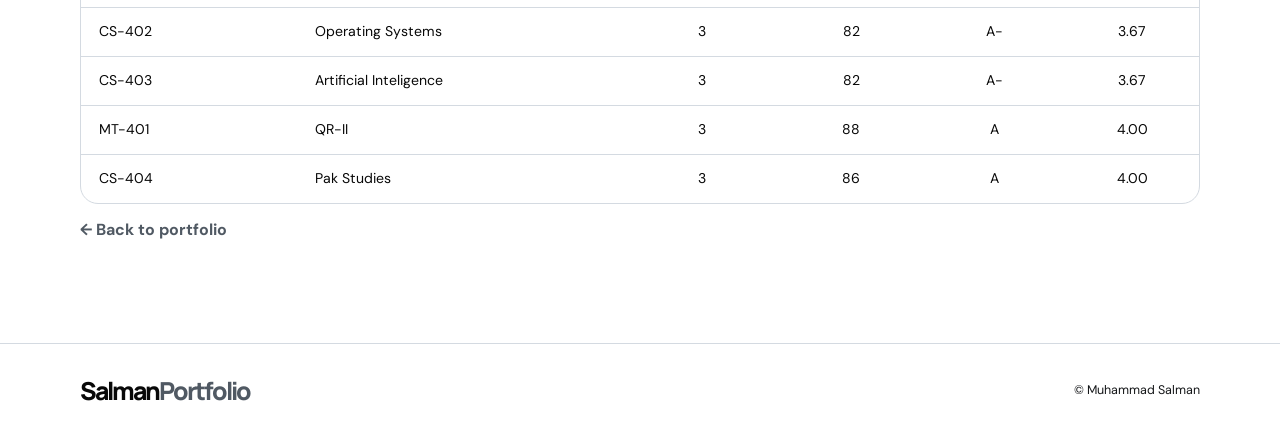
==== commit eadb2ca7: "logo deleted" ====
--- a/transcript.html
+++ b/transcript.html
@@ -191,11 +191,7 @@
         </div>
       </div>
       <div id="transcriptOutput"></div>
-      <!-- <p class="transcript-note">
-        Important: the course names and marks below are sample data for layout
-        demonstration. Replace them with your official academic record before
-        using this page.
-      </p> -->
+
       <a class="back-link" href="index.html#about">← Back to portfolio</a>
     </main>
     <footer class="site-footer">
--- a/css/style.css
+++ b/css/style.css
@@ -574,7 +574,8 @@
   );
 }
 .pastel-panel::after {
-  content: "✳";
+  /* content: "✳"; */
+  content: "";
   position: absolute;
   right: 24px;
   top: 4px;
